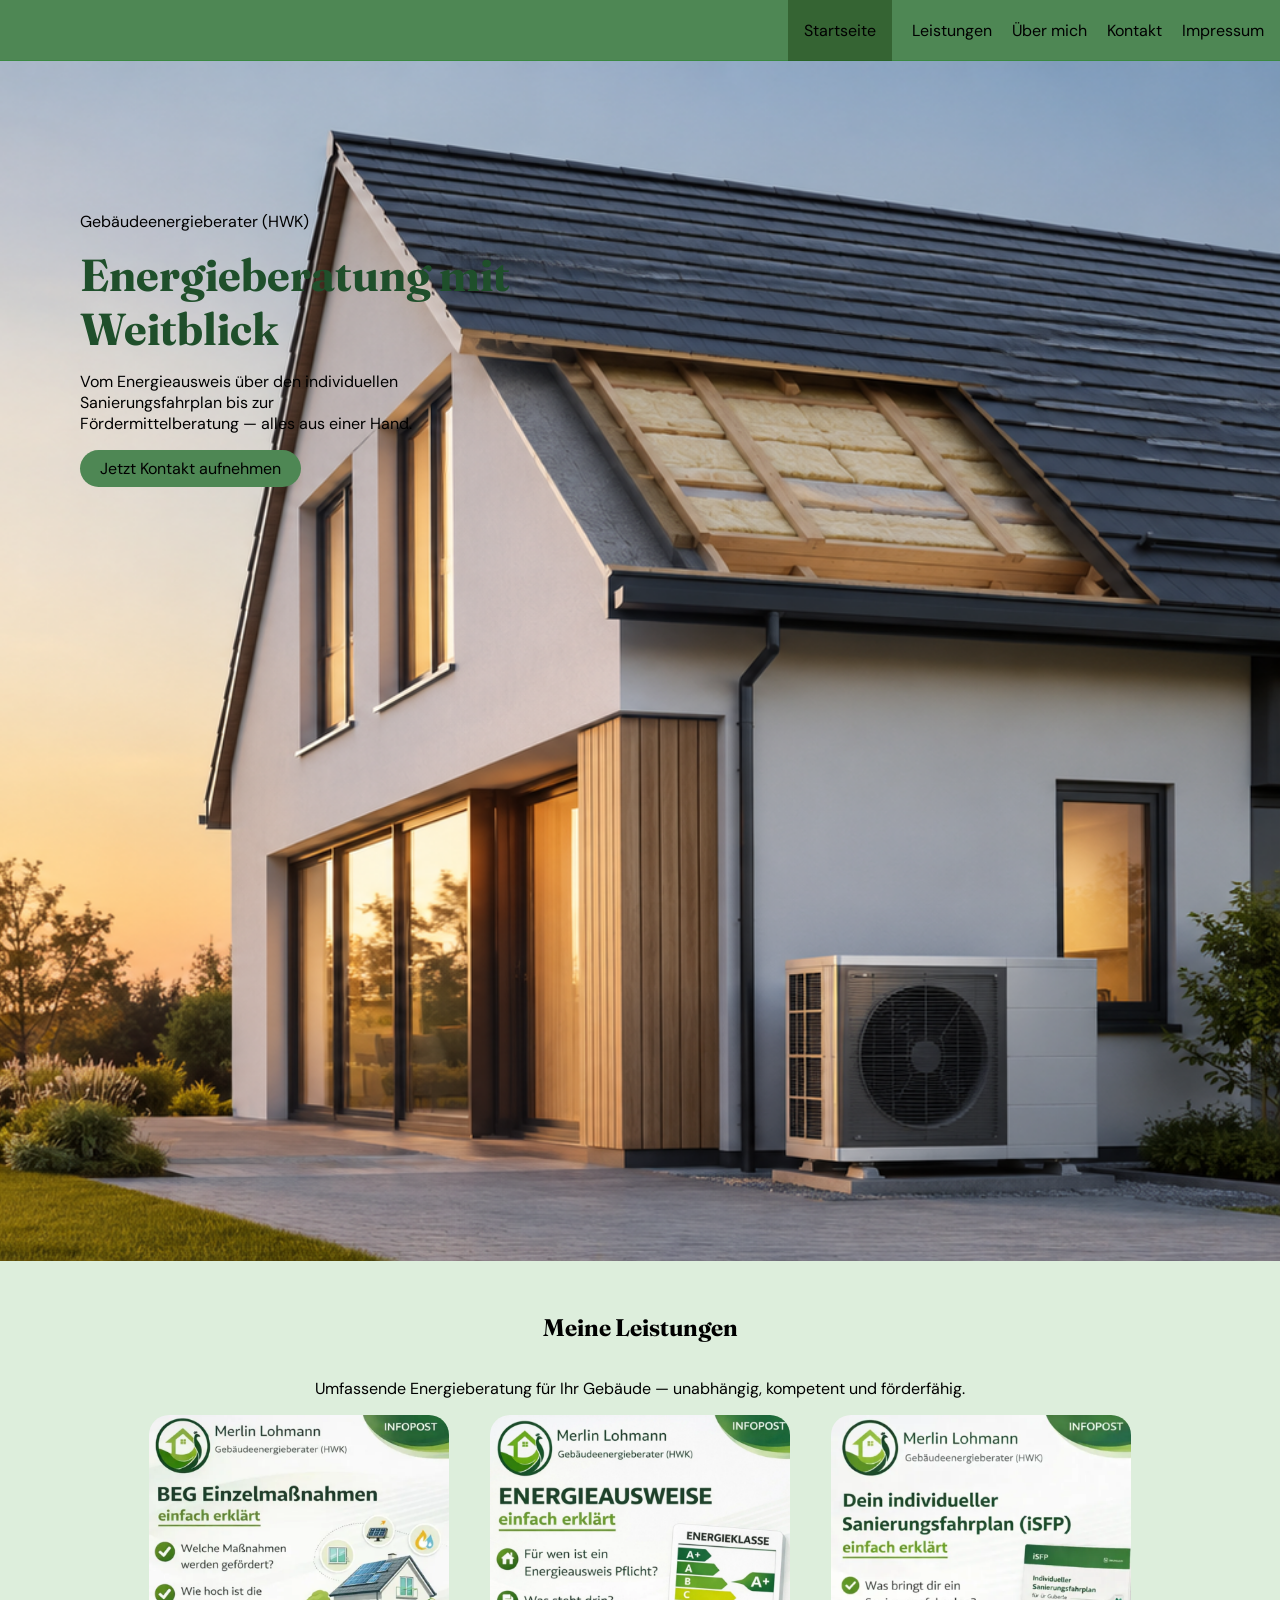
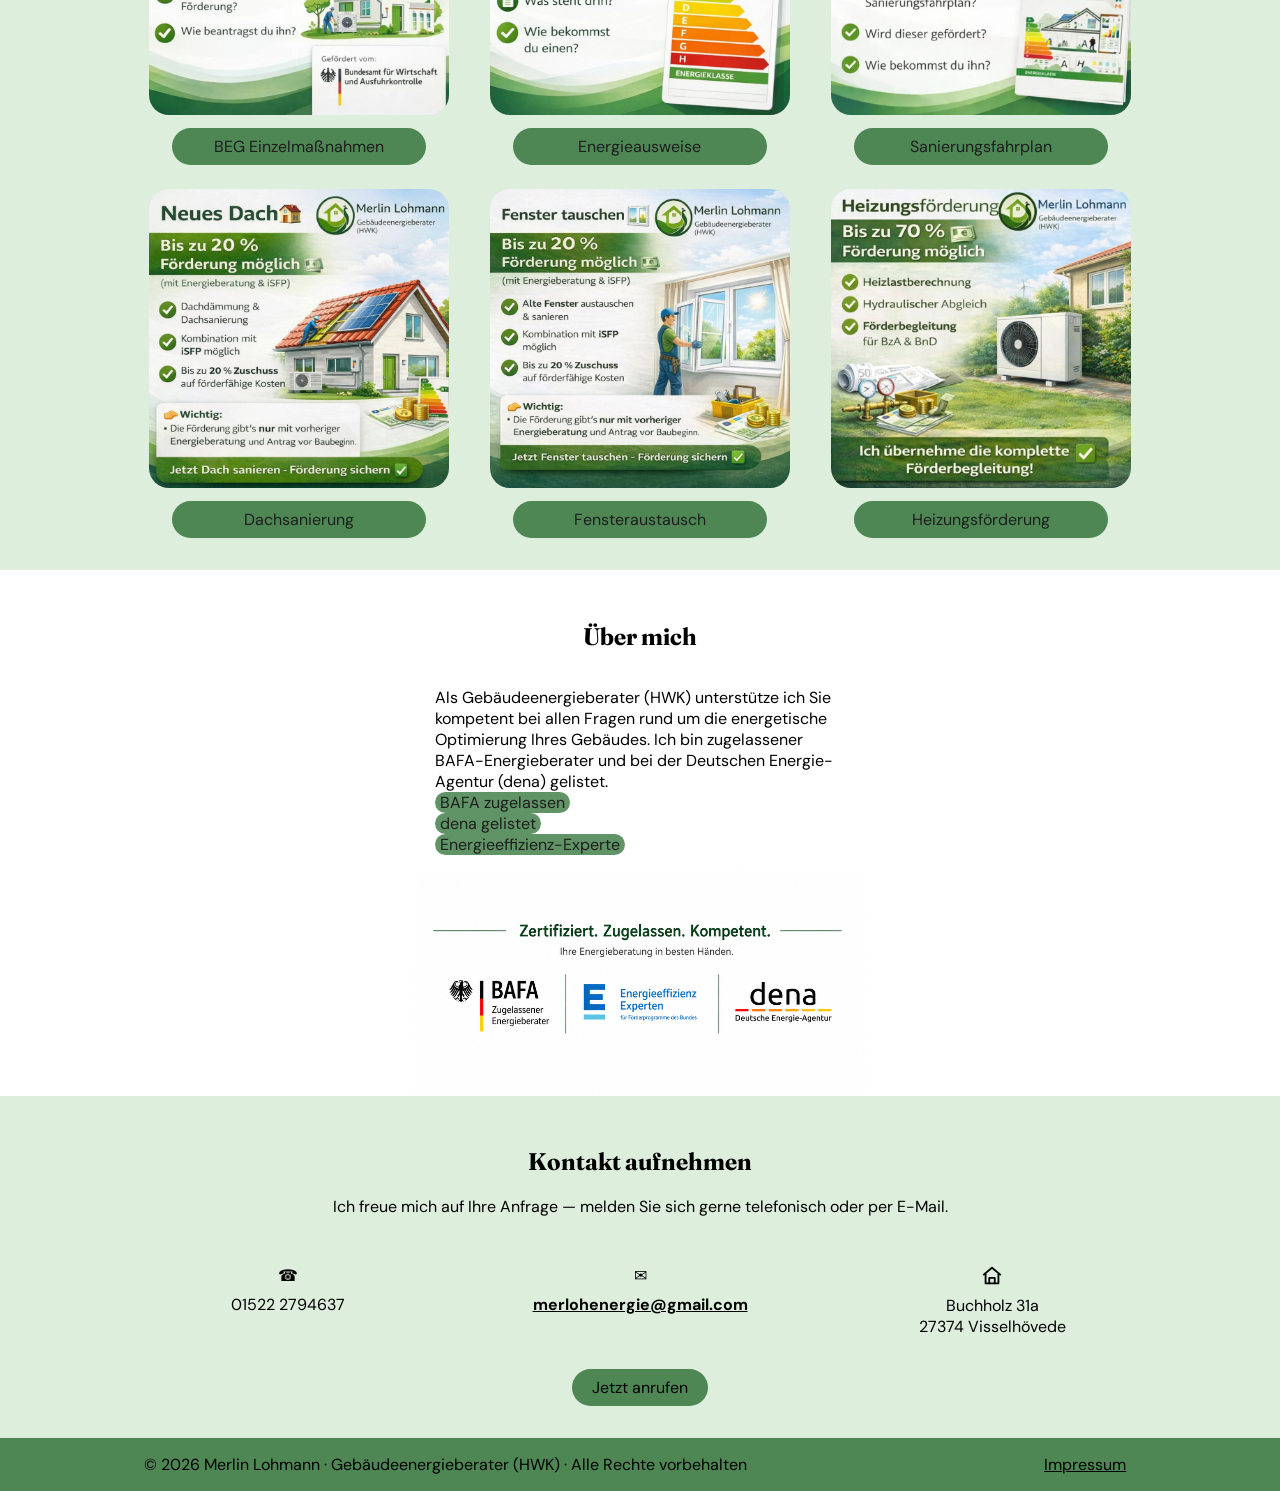
==== index.html @ 7ff414b9 "Erste Version der Website" ====
<!DOCTYPE html>
<html lang="de">

<head>
    <meta charset="utf-8">
    <meta name="viewport" content="width=device-width, initial-scale=1.0">
    <title>Gebäudeenergieberater</title>
    <link rel="stylesheet" href="./src/css/styles.css">
</head>

<body>
    <!-- ========= Navigation ========= -->

    <nav class="nav-leiste">
        <ul>
            <li id="logo"><a href="">
                    <img src="" alt="">
                </a>
            </li>
            <li id="active"><a href="index.html">Startseite</a></li>
            <li><a href="leistungen.html">Leistungen</a></li>
            <li><a href="#ueber-mich">Über mich</a></li>
            <li><a href="#kontakt">Kontakt</a></li>
            <li><a href="impressum.html">Impressum</a></li>
        </ul>
    </nav>

    <!-- ========= Header ========= -->
    <header id="hero">
        <p>Gebäudeenergieberater (HWK)</p>
        <h1>Energieberatung mit Weitblick</h1>
        <p>Vom Energieausweis über den individuellen Sanierungsfahrplan bis zur Fördermittelberatung — alles aus einer
            Hand.</p>
        <a id="header-btn" href="#kontakt">Jetzt Kontakt aufnehmen</a>
    </header>

    <!-- ========== Leistungen ========== -->

    <main>

        <section id="leistungenSeite1">
            <h2>Meine Leistungen</h2>
            <p>Umfassende Energieberatung für Ihr Gebäude — unabhängig, kompetent und förderfähig.</p>
            <div>
                <article>
                    <img src="./src/img/BEG-Einzelmassnahmen.png" alt="Verlinkung zum BEG-Einzelmassnahmen">
                    <a href="">BEG Einzelmaßnahmen</a>
                </article>

                <article>
                    <img src="./src/img/Energieausweise.png" alt="Verlinkung zu Energieausweise">
                    <a href="">Energieausweise</a>
                </article>
                <article>
                    <img src="./src/img/Sanierungsfahrplan.png" alt="Verlinkung zum Sanierungsfahrplan">
                    <a href="">Sanierungsfahrplan</a>
                </article>
                <article>
                    <img src="./src/img/Dach.png" alt="Verlinkung zur Dachsanierung">
                    <a href="">Dachsanierung</a>
                </article>
                <article>
                    <img src="./src/img/Fenster-austausch.png" alt="Verlinkung zum Fensteraustausch">
                    <a href="">Fensteraustausch</a>
                </article>
                <article>
                    <img src="./src/img/Heizungsfoerderung.png" alt="Verlinkung zur Heizungsfoerderung">
                    <a href="">Heizungsförderung</a>
                </article>
            </div>
        </section>

        <!-- ========== Ueber Mich ========== -->

        <section id="ueber-mich">

            <article>
                <h2>Über mich</h2>

                <p>Als Gebäudeenergieberater (HWK) unterstütze ich Sie kompetent bei allen Fragen rund um die
                    energetische Optimierung Ihres Gebäudes. Ich bin zugelassener BAFA-Energieberater und bei der
                    Deutschen Energie-Agentur (dena) gelistet.
                    <br><span class="qualifikation-badge">BAFA zugelassen</span><br>
                    <span class="qualifikation-badge">dena gelistet</span><br>
                    <span class="qualifikation-badge">Energieeffizienz-Experte</span>
                </p>



                <img id="zertifikat" src="./src/img/Zertifikate.png" alt="Meine Zertifikate">
            </article>

        </section>

<!-- ========== Kontakt aufnehmen ========= -->
<section id="kontakt-background">
    <div id="kontakt">
        <header class="kontakt-header">
            <h2>Kontakt aufnehmen</h2>
            <p>
                Ich freue mich auf Ihre Anfrage — melden Sie sich gerne telefonisch oder per E-Mail.
            </p>
        </header>

        <div class="kontaktmoeglichkeiten">
            <article class="kontakt-option">
                <span class="kontakt-icon">☎</span>
                <a class="kontakt-link-style" href="tel:+4915222794637">01522 2794637</a>
            </article>

            <article class="kontakt-option">
                <span class="kontakt-icon">✉</span>
                <a id="email-btn" class="kontakt-link-style" href="mailto:merlohenergie@gmail.com">merlohenergie@gmail.com</a>
            </article>

            <article class="kontakt-option">
                <span class="kontakt-icon">
                    <svg viewBox="0 0 24 24" width="22" height="22" fill="none" stroke="currentColor"
                        stroke-width="2" stroke-linecap="round" stroke-linejoin="round">
                        <path d="M3 10.5 12 3l9 7.5" />
                        <path d="M5 10v10h14V10" />
                        <path d="M9 20v-6h6v6" />
                    </svg>
                </span>

                <address>
                    Buchholz 31a<br>
                    27374 Visselhövede
                </address>
            </article>
        </div>

        <a id="kontakt-btn" href="tel:+4915222794637">
            Jetzt anrufen
        </a>
    </div>
</section>
</main>

    <!-- ========= FOOTER ========= -->

    <footer class="footer">
        <p>© 2026 Merlin Lohmann · Gebäudeenergieberater (HWK) · Alle Rechte vorbehalten</p>
        <a href="">Impressum</a>
    </footer>

</body>

</html>
---- src/css/styles.css ----
/* ========== Schrift ========== */

@import url("./fonts.css");

body {
  font-family: "DM Sans", Arial, sans-serif;
}

h1,
h2,
h3 {
  font-family: "Fraunces", Georgia, serif;
}

/* ========= Color ==========
#4e8754 -----> BTN 

#1F3D2B;      dunkles Waldgrün
#3F7D4A;      natürliches Grün
#DDEEDC;      helles Grün
#A8C66C;      weicher Akzent
#F6FAF4;      sehr heller Hintergrund
#1E1E1E;      Textfarbe
*/

/* ========= Global ========= */

* {
    box-sizing: border-box;
}

/* ========= Generelles ========== */

html {
    scroll-behavior: smooth;
}

body {
    margin: 0;
}

/* ========= Navigation ========= */
.nav-leiste {
    background-color: #4e8754;
    position: sticky;
    top: 0;
    display: flex;
    justify-content: flex-end;
    border-bottom: 1px solid #3b8943;
}

.nav-leiste > ul {
    display: flex;
    list-style: none;
    margin: 0;
    padding: 1rem;
    height: 60px;
    align-items: center;
    gap: 20px;
}

.nav-leiste > ul > li {
    height: 100%;
    display: flex;
    align-items: center;
    justify-content: center;
}

.nav-leiste > ul > li > a {
    text-decoration: none;
    display: flex;
    align-items: center;
    justify-content: center;
    height: 100%;
}

.nav-leiste > ul > li > a:link {
    color: #000;
}

.nav-leiste > ul > li > a:visited  {
    color: #000;
}

.nav-leiste > ul > li > a:hover {
    color: #FFF;
}

.nav-leiste > ul > li > a:active {
    color: #000;
}

#active {
    background-color: #10300367;
    height: 61px;
    padding: 0 1rem;
}

@media (max-width: 456px) {
    .nav-leiste ul {
        display: grid;
        grid-template-columns: repeat(2, minmax(0, 1fr));
        gap: 0.75rem;
        justify-items: center;
        width: 100%;
        height: auto;
    }

    .nav-leiste li {
        list-style: none;
    }

    .nav-leiste a {
        white-space: nowrap;
        font-size: 0.9rem;
    }
}

/* ========== Header ========== */

#hero {
    background-image: url(../img/Hero.png);
    background-repeat: no-repeat;
    background-size: cover;
    background-position: center;
    height: 1200px;
    margin: 0;
    display: flex;
    flex-direction: column;
    justify-content: center;
    align-items: start;
    padding-bottom: 40rem;
}

#hero > p {
    display: inline-block;
    color: #000;
    padding-left: 5rem;
    padding-right: 5rem;
    width: 500px;
}

#hero > h1 {
    font-size: 2.8rem;
    color: #1f4f2b;
    padding-left: 5rem;
    padding-right: 5rem;
    margin: 0;
    max-width: 600px;
    line-height: 1.2;
}

#hero > a {
    color: #000;
    border-radius: 20px;
    padding: 8px 20px;
    background-color: #4e8754;
    text-decoration: none;
    margin-left: 80px;

    display: inline-block;
    transition: transform 0.2s ease, box-shadow 0.2s ease;
}

#hero > a:hover,
#hero > a:focus-visible {
    transform: translateY(-3px) scale(1.04);
    box-shadow: 0 8px 18px rgba(0, 0, 0, 0.25);
}

@media(max-width: 1440px) {
    #hero {
        background-position: right;
    }
}

@media(max-width: 1024px) {
    #hero {
        height: auto;
        background-image: none;
        padding-bottom: 2rem;
        text-align: center;
        align-items: center;
    }
    #hero > a {
        margin: 0 auto;
    }
    #hero > h1 {
        font-size: 2rem;
        padding: 2%;
    }
    #hero > p {
        width: auto;
        padding: 0 10%;
    }
}

/* ======= Leistungs-Verlinkungs-Bereich */

#leistungenSeite1 {
    display: flex;
    flex-direction: column;
    width: 100%;
    margin: 0 auto;
    background-color: #DDEEDC;
    text-align: center;
    padding: 2rem;
}

#leistungenSeite1 > div {
    display: grid;
    grid-template-columns: repeat(3, 1fr);
    gap: 24px;
    max-width: 1000px;
    width: 100%;
    margin: 0 auto;
}

#leistungenSeite1 > div > article {
    display: flex;
    flex-direction: column;
    align-items: center;

}

#leistungenSeite1 > div > article > img {
    width: 300px;
    border-radius: 20px;
    margin-bottom: .8rem;
}

#leistungenSeite1 > div > article > a {
    text-align: center;
    color: #1E1E1E;
    width: 80%;
    border-radius: 20px;
    padding: 8px 10px;
    background-color: #4e8754;
    text-decoration: none;
    transition: transform 0.2s ease, box-shadow 0.2s ease
}

#leistungenSeite1 > div > article > a:hover,
#leistungenSeite1 > div > article > a:focus-visible {
    transform: translateY(-3px) scale(1.04);
    box-shadow: 0 8px 18px rgba(0, 0, 0, 0.25);
}

@media(max-width: 1024px) {
    #leistungenSeite1 > div {
    grid-template-columns: repeat(2, 1fr);
    }
}

@media(max-width: 680px) {
    #leistungenSeite1 > div {
    grid-template-columns: repeat(1, 1fr);
    }
}

@media(max-width: 360px) {
    #leistungenSeite1 > div > article > img {
        width: 200px;
    }
}

/* ========= Ueber Mich ========= */

#ueber-mich {
    width: 80%;
    margin: 0 auto;
    padding-top: 2rem;
    scroll-margin-top: 100px;
}

#ueber-mich > article {
    display: flex;
    flex-direction: column;
    align-items: center;
}

#ueber-mich > article > h2 {
    text-align: center;
}

#ueber-mich > article > p {
    padding: 0 30%;
}

.qualifikation-badge {
    background-color: #4e8754e5;
    border-radius: 20px;
    color: #1E1E1E;
    padding: 0 .3rem;
}

#zertifikat {
    width: 450px;
}

@media(max-width: 450px) {
    #zertifikat {
        width: 300px;
    }
    #ueber-mich > article > p {
        padding: 0 25%
    }
}




/* ========= Kontakt ========= */

#kontakt-background {
    background-color: #DDEEDC;
    padding: 2rem 0;
}

#kontakt {
    width: 80%;
    margin: 0 auto;
    text-align: center;

    display: flex;
    flex-direction: column;
    align-items: center;
    gap: 2rem;
}

.kontakt-header {
    max-width: 700px;
}

.kontaktmoeglichkeiten {
    width: 100%;

    display: flex;
    justify-content: space-between;
    gap: 2rem;
}

.kontakt-option {
    flex: 1;

    display: flex;
    flex-direction: column;
    align-items: center;
    gap: 0.5rem;
}

.kontakt-link-style {
    text-decoration: none;
}

.kontakt-link-style:link {
    color: #000;
}

.kontakt-link-style:visited {
    color: #000;
}

.kontakt-link-style:hover {
    color: #FFF;
}

.kontakt-link-style:active {
color: #000;
}

.kontakt-icon {
    display: flex;
    align-items: center;
    justify-content: center;
}

.kontakt-option address {
    font-style: normal;
}

#kontakt-btn {
    display: inline-block;
    color: #000;
    border-radius: 20px;
    padding: 8px 20px;
    background-color: #4e8754;
    text-decoration: none;
    transition: transform 0.2s ease, box-shadow 0.2s ease
}

#kontakt-btn:hover,
#kontakt-btn:focus-visible {
    transform: translateY(-3px) scale(1.04);
    box-shadow: 0 8px 18px rgba(0, 0, 0, 0.25);
}

#email-btn {
    font-weight: bold;
    text-decoration: underline;
}

@media(max-width: 510px) {
    .kontaktmoeglichkeiten {
        flex-direction: column;
    }
}


/* ========= Leistungen Seite 2 ========= */

#leistungen-hero {
    background-color: #DDEEDC;
    padding: 5rem 0 3rem;
}

.leistungen-hero-content {
    width: 80%;
    max-width: 900px;
    margin: 0 auto;
    text-align: center;
}

.leistungen-hero-content h1 {
    font-size: 2.5rem;
    color: #1f4f2b;
    margin-bottom: 1rem;
}

.leistungen-hero-content p {
    font-size: 1.1rem;
    line-height: 1.7;
    color: #222;
}

/* ========== FOOTER ========= */

.footer {
    background-color: #4e8754;
    display: flex;
    justify-content:space-around;
    align-items: center;
}

.footer > a {
    margin: 0 10px;
}

.footer > a:link {
    color: #000;
}

.footer > a:visited {
    color: #000;
}

.footer > a:hover {
    color: #FFF;
}

.footer > a:active {
color: #000;
}
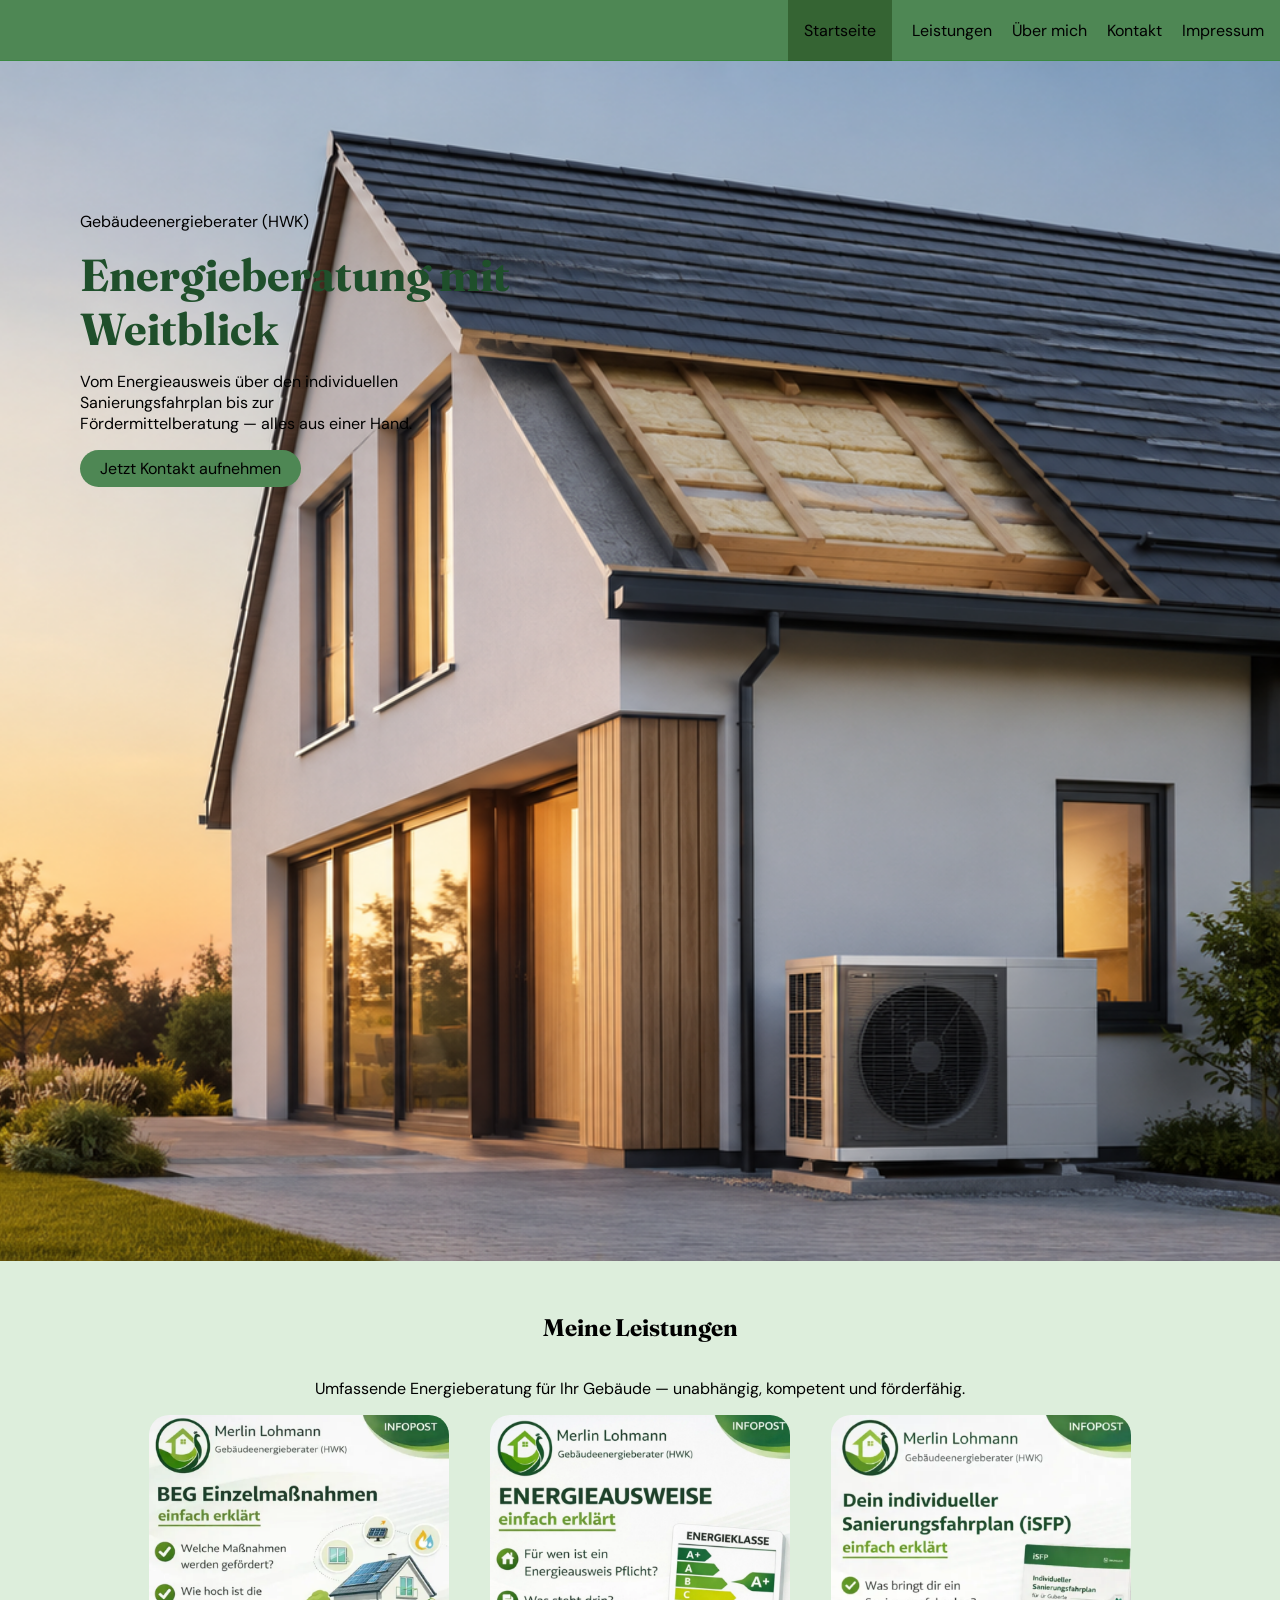
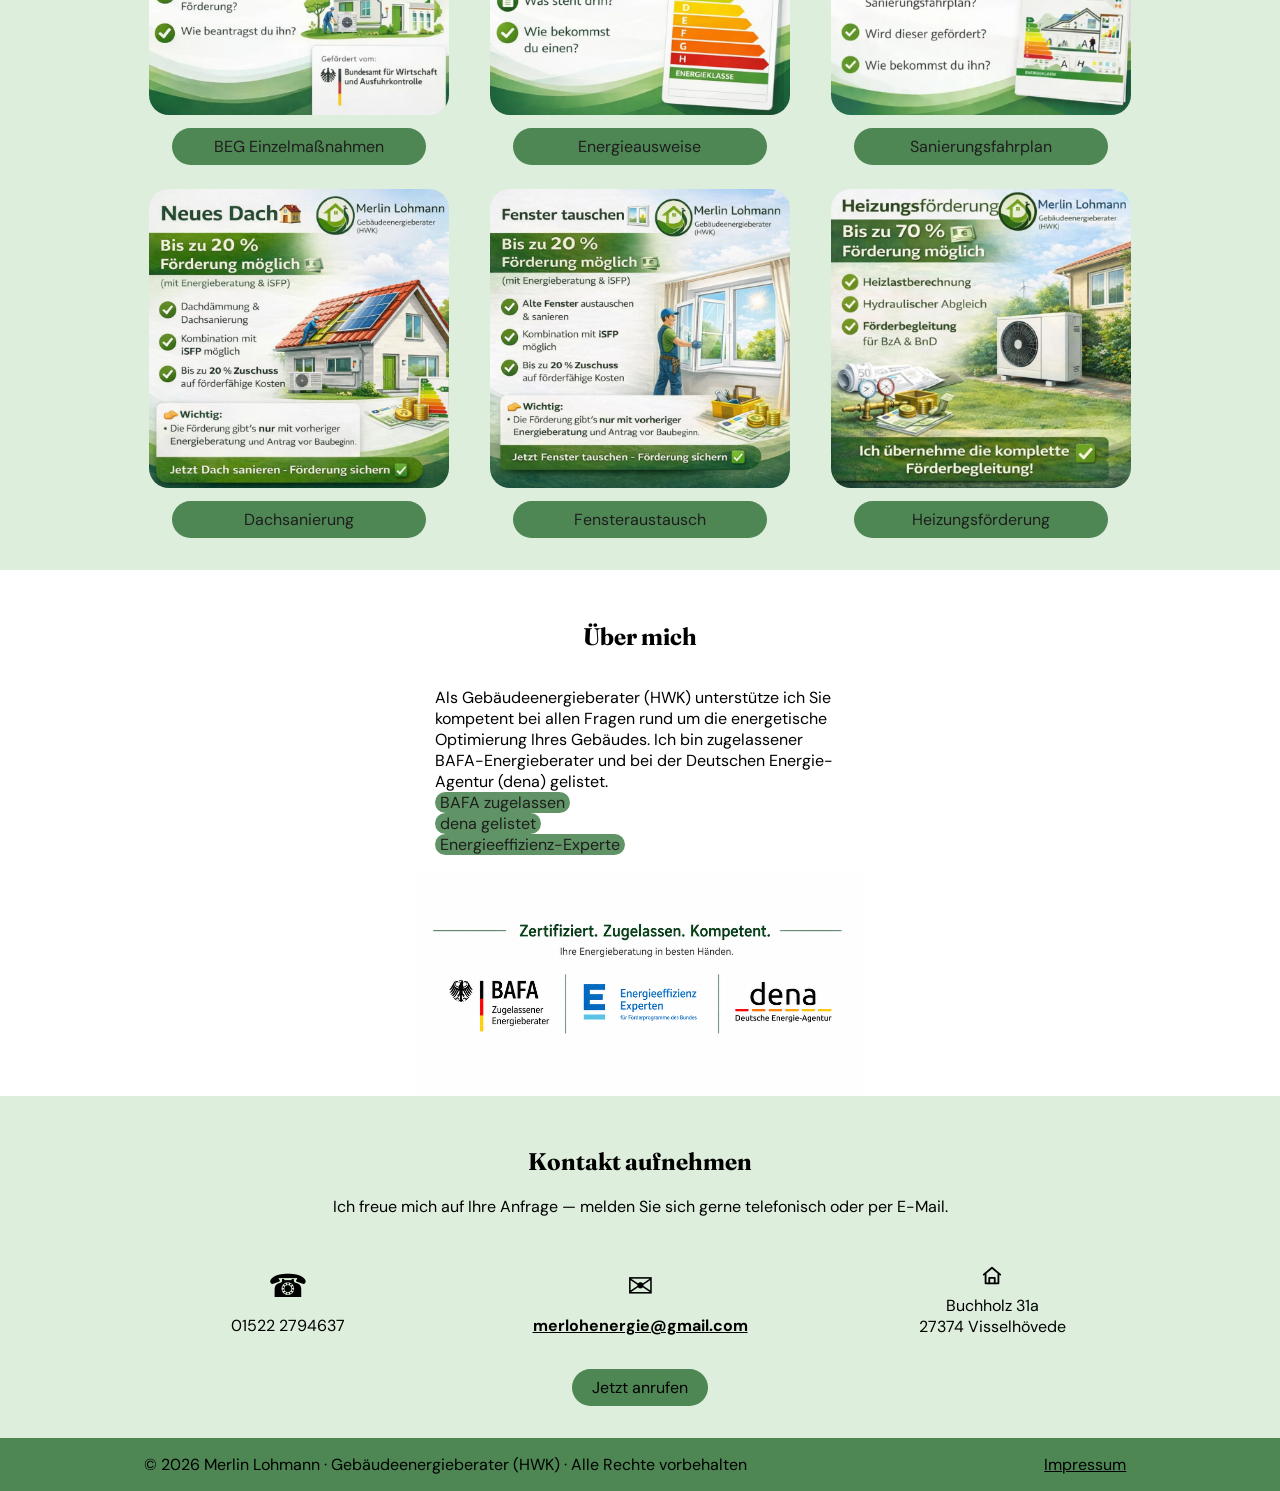
==== commit 3cce6aa5: "Update 19.05.2026" ====
--- a/index.html
+++ b/index.html
@@ -19,8 +19,8 @@
             </li>
             <li id="active"><a href="index.html">Startseite</a></li>
             <li><a href="leistungen.html">Leistungen</a></li>
-            <li><a href="#ueber-mich">Über mich</a></li>
-            <li><a href="#kontakt">Kontakt</a></li>
+            <li  class="displayoff"><a href="#ueber-mich">Über mich</a></li>
+            <li  class="displayoff"><a href="#kontakt">Kontakt</a></li>
             <li><a href="impressum.html">Impressum</a></li>
         </ul>
     </nav>
@@ -115,7 +115,7 @@
 
             <article class="kontakt-option">
                 <span class="kontakt-icon">
-                    <svg viewBox="0 0 24 24" width="22" height="22" fill="none" stroke="currentColor"
+                    <svg viewBox="0 0 24 24" width="28" height="22" fill="none" stroke="currentColor"
                         stroke-width="2" stroke-linecap="round" stroke-linejoin="round">
                         <path d="M3 10.5 12 3l9 7.5" />
                         <path d="M5 10v10h14V10" />
--- a/src/css/styles.css
+++ b/src/css/styles.css
@@ -97,22 +97,8 @@
 }
 
 @media (max-width: 456px) {
-    .nav-leiste ul {
-        display: grid;
-        grid-template-columns: repeat(2, minmax(0, 1fr));
-        gap: 0.75rem;
-        justify-items: center;
-        width: 100%;
-        height: auto;
-    }
-
-    .nav-leiste li {
-        list-style: none;
-    }
-
-    .nav-leiste a {
-        white-space: nowrap;
-        font-size: 0.9rem;
+    .displayoff {
+        display: none !important;;
     }
 }
 
@@ -373,6 +359,7 @@
     display: flex;
     align-items: center;
     justify-content: center;
+    font-size: 2rem;
 }
 
 .kontakt-option address {
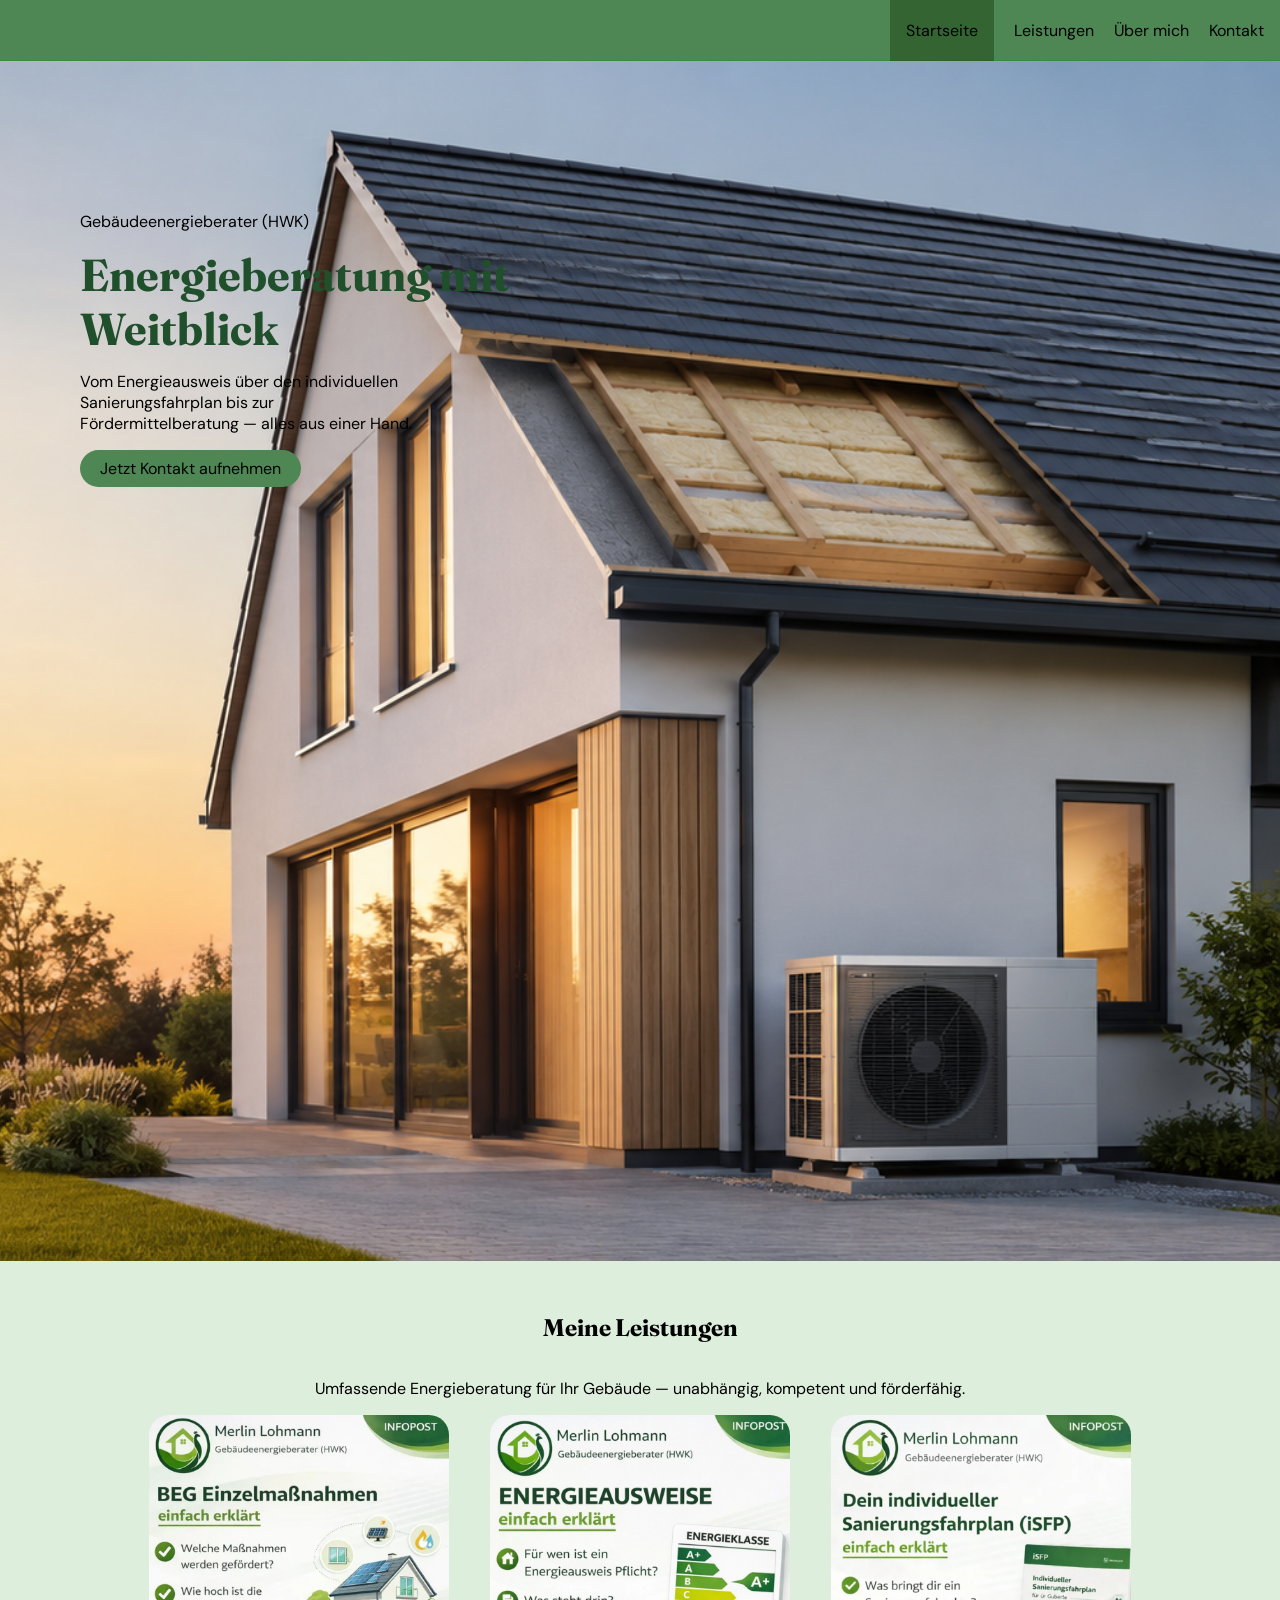
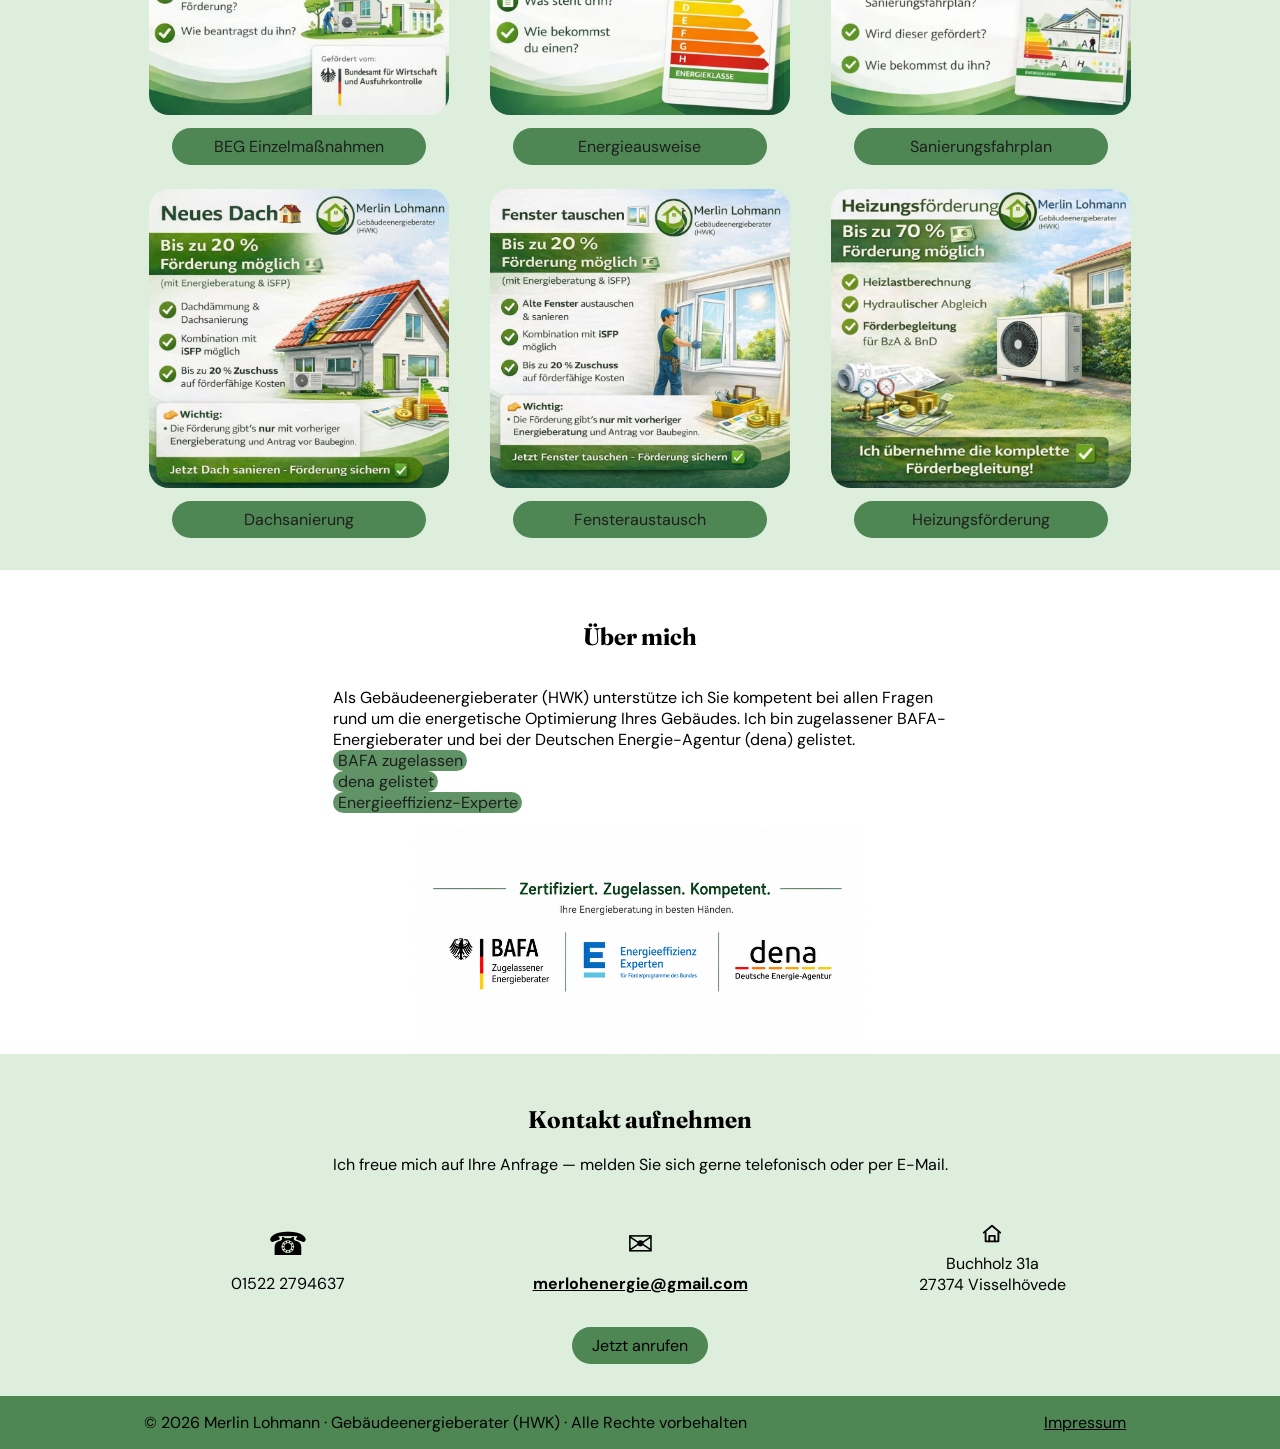
==== commit ee3b43a3: "Update 20.05.2026" ====
--- a/index.html
+++ b/index.html
@@ -12,16 +12,15 @@
     <!-- ========= Navigation ========= -->
 
     <nav class="nav-leiste">
-        <ul>
+        <ul class="nav-container">
             <li id="logo"><a href="">
                     <img src="" alt="">
                 </a>
             </li>
             <li id="active"><a href="index.html">Startseite</a></li>
             <li><a href="leistungen.html">Leistungen</a></li>
-            <li  class="displayoff"><a href="#ueber-mich">Über mich</a></li>
-            <li  class="displayoff"><a href="#kontakt">Kontakt</a></li>
-            <li><a href="impressum.html">Impressum</a></li>
+            <li class="displayoff"><a href="#ueber-mich">Über mich</a></li>
+            <li class="displayoff"><a href="#kontakt">Kontakt</a></li>
         </ul>
     </nav>
 
@@ -38,10 +37,10 @@
 
     <main>
 
-        <section id="leistungenSeite1">
+        <section id="leistungen-vorschau">
             <h2>Meine Leistungen</h2>
             <p>Umfassende Energieberatung für Ihr Gebäude — unabhängig, kompetent und förderfähig.</p>
-            <div>
+            <div id="leistung-grid">
                 <article>
                     <img src="./src/img/BEG-Einzelmassnahmen.png" alt="Verlinkung zum BEG-Einzelmassnahmen">
                     <a href="">BEG Einzelmaßnahmen</a>
@@ -74,7 +73,7 @@
 
         <section id="ueber-mich">
 
-            <article>
+            <article id="ueber-mich-container">
                 <h2>Über mich</h2>
 
                 <p>Als Gebäudeenergieberater (HWK) unterstütze ich Sie kompetent bei allen Fragen rund um die
@@ -93,8 +92,8 @@
         </section>
 
 <!-- ========== Kontakt aufnehmen ========= -->
-<section id="kontakt-background">
-    <div id="kontakt">
+<section id="kontakt">
+    <div id="kontakt-container">
         <header class="kontakt-header">
             <h2>Kontakt aufnehmen</h2>
             <p>
@@ -141,7 +140,7 @@
 
     <footer class="footer">
         <p>© 2026 Merlin Lohmann · Gebäudeenergieberater (HWK) · Alle Rechte vorbehalten</p>
-        <a href="">Impressum</a>
+        <a href="impressum.html">Impressum</a>
     </footer>
 
 </body>
--- a/src/css/styles.css
+++ b/src/css/styles.css
@@ -41,98 +41,99 @@
 
 /* ========= Navigation ========= */
 .nav-leiste {
-    background-color: #4e8754;
+    display: flex;
+    justify-content: flex-end;
     position: sticky;
     top: 0;
-    display: flex;
-    justify-content: flex-end;
+    background-color: #4e8754;
     border-bottom: 1px solid #3b8943;
 }
 
-.nav-leiste > ul {
+.nav-container {
     display: flex;
     list-style: none;
+    align-items: center;
+    gap: 20px;
+    height: 60px;
     margin: 0;
     padding: 1rem;
-    height: 60px;
-    align-items: center;
-    gap: 20px;
-}
-
-.nav-leiste > ul > li {
+    
+}
+
+.nav-container > li {
+    display: flex;
+    justify-content: center;
+    align-items: center;
     height: 100%;
-    display: flex;
-    align-items: center;
-    justify-content: center;
-}
-
-.nav-leiste > ul > li > a {
-    text-decoration: none;
+}
+
+.nav-container > li > a {
     display: flex;
     align-items: center;
     justify-content: center;
     height: 100%;
-}
-
-.nav-leiste > ul > li > a:link {
-    color: #000;
-}
-
-.nav-leiste > ul > li > a:visited  {
-    color: #000;
-}
-
-.nav-leiste > ul > li > a:hover {
+    text-decoration: none;
+}
+
+.nav-container > li > a:link {
+    color: #000;
+}
+
+.nav-container > li > a:visited  {
+    color: #000;
+}
+
+.nav-container > li > a:hover {
     color: #FFF;
 }
 
-.nav-leiste > ul > li > a:active {
+.nav-container > li > a:active {
     color: #000;
 }
 
 #active {
-    background-color: #10300367;
     height: 61px;
     padding: 0 1rem;
+    background-color: #10300367;
 }
 
 @media (max-width: 456px) {
-    .displayoff {
-        display: none !important;;
+    .nav-container > li > a {
+        font-size: .9rem;
     }
 }
 
 /* ========== Header ========== */
 
 #hero {
+    display: flex;
+    flex-direction: column;
+    justify-content: center;
+    align-items: start;
+    height: 1200px;
+    margin: 0;
+    padding-bottom: 40rem;
     background-image: url(../img/Hero.png);
     background-repeat: no-repeat;
     background-size: cover;
     background-position: center;
-    height: 1200px;
-    margin: 0;
-    display: flex;
-    flex-direction: column;
-    justify-content: center;
-    align-items: start;
-    padding-bottom: 40rem;
 }
 
 #hero > p {
     display: inline-block;
-    color: #000;
+    width: 500px;
     padding-left: 5rem;
     padding-right: 5rem;
-    width: 500px;
+    color: #000;
 }
 
 #hero > h1 {
+    max-width: 600px;
     font-size: 2.8rem;
     color: #1f4f2b;
     padding-left: 5rem;
     padding-right: 5rem;
     margin: 0;
-    max-width: 600px;
     line-height: 1.2;
 }
 
@@ -163,10 +164,10 @@
 @media(max-width: 1024px) {
     #hero {
         height: auto;
+                text-align: center;
+        align-items: center;
         background-image: none;
         padding-bottom: 2rem;
-        text-align: center;
-        align-items: center;
     }
     #hero > a {
         margin: 0 auto;
@@ -183,17 +184,17 @@
 
 /* ======= Leistungs-Verlinkungs-Bereich */
 
-#leistungenSeite1 {
+#leistungen-vorschau {
     display: flex;
     flex-direction: column;
     width: 100%;
+    text-align: center;
     margin: 0 auto;
+    padding: 2rem;
     background-color: #DDEEDC;
-    text-align: center;
-    padding: 2rem;
-}
-
-#leistungenSeite1 > div {
+}
+
+#leistung-grid {
     display: grid;
     grid-template-columns: repeat(3, 1fr);
     gap: 24px;
@@ -202,23 +203,23 @@
     margin: 0 auto;
 }
 
-#leistungenSeite1 > div > article {
-    display: flex;
-    flex-direction: column;
-    align-items: center;
-
-}
-
-#leistungenSeite1 > div > article > img {
+#leistung-grid > article {
+    display: flex;
+    flex-direction: column;
+    align-items: center;
+
+}
+
+#leistung-grid > article > img {
     width: 300px;
     border-radius: 20px;
     margin-bottom: .8rem;
 }
 
-#leistungenSeite1 > div > article > a {
+#leistung-grid > article > a {
+    width: 80%;
     text-align: center;
     color: #1E1E1E;
-    width: 80%;
     border-radius: 20px;
     padding: 8px 10px;
     background-color: #4e8754;
@@ -226,26 +227,26 @@
     transition: transform 0.2s ease, box-shadow 0.2s ease
 }
 
-#leistungenSeite1 > div > article > a:hover,
-#leistungenSeite1 > div > article > a:focus-visible {
+#leistung-grid > article > a:hover,
+#leistung-grid > article > a:focus-visible {
     transform: translateY(-3px) scale(1.04);
     box-shadow: 0 8px 18px rgba(0, 0, 0, 0.25);
 }
 
 @media(max-width: 1024px) {
-    #leistungenSeite1 > div {
+    #leistung-grid {
     grid-template-columns: repeat(2, 1fr);
     }
 }
 
 @media(max-width: 680px) {
-    #leistungenSeite1 > div {
+    #leistung-grid {
     grid-template-columns: repeat(1, 1fr);
     }
 }
 
 @media(max-width: 360px) {
-    #leistungenSeite1 > div > article > img {
+    #leistung-grid > article > img {
         width: 200px;
     }
 }
@@ -259,25 +260,25 @@
     scroll-margin-top: 100px;
 }
 
-#ueber-mich > article {
-    display: flex;
-    flex-direction: column;
-    align-items: center;
-}
-
-#ueber-mich > article > h2 {
+#ueber-mich-container {
+    display: flex;
+    flex-direction: column;
+    align-items: center;
+}
+
+#ueber-mich-container > h2 {
     text-align: center;
 }
 
-#ueber-mich > article > p {
-    padding: 0 30%;
+#ueber-mich-container > p {
+    padding: 0 20%;
 }
 
 .qualifikation-badge {
+    color: #1E1E1E;
+    padding: 0 .3rem;
     background-color: #4e8754e5;
     border-radius: 20px;
-    color: #1E1E1E;
-    padding: 0 .3rem;
 }
 
 #zertifikat {
@@ -288,8 +289,8 @@
     #zertifikat {
         width: 300px;
     }
-    #ueber-mich > article > p {
-        padding: 0 25%
+    #ueber-mich-container > p {
+        padding: 0 25%;
     }
 }
 
@@ -298,20 +299,19 @@
 
 /* ========= Kontakt ========= */
 
-#kontakt-background {
+#kontakt {
     background-color: #DDEEDC;
     padding: 2rem 0;
 }
 
-#kontakt {
+#kontakt-container {
+    display: flex;
+    flex-direction: column;
+    align-items: center;
+    gap: 2rem;
+    text-align: center;
     width: 80%;
     margin: 0 auto;
-    text-align: center;
-
-    display: flex;
-    flex-direction: column;
-    align-items: center;
-    gap: 2rem;
 }
 
 .kontakt-header {
@@ -319,17 +319,15 @@
 }
 
 .kontaktmoeglichkeiten {
-    width: 100%;
-
     display: flex;
     justify-content: space-between;
     gap: 2rem;
+    width: 100%;
 }
 
 .kontakt-option {
+    display: flex;
     flex: 1;
-
-    display: flex;
     flex-direction: column;
     align-items: center;
     gap: 0.5rem;
